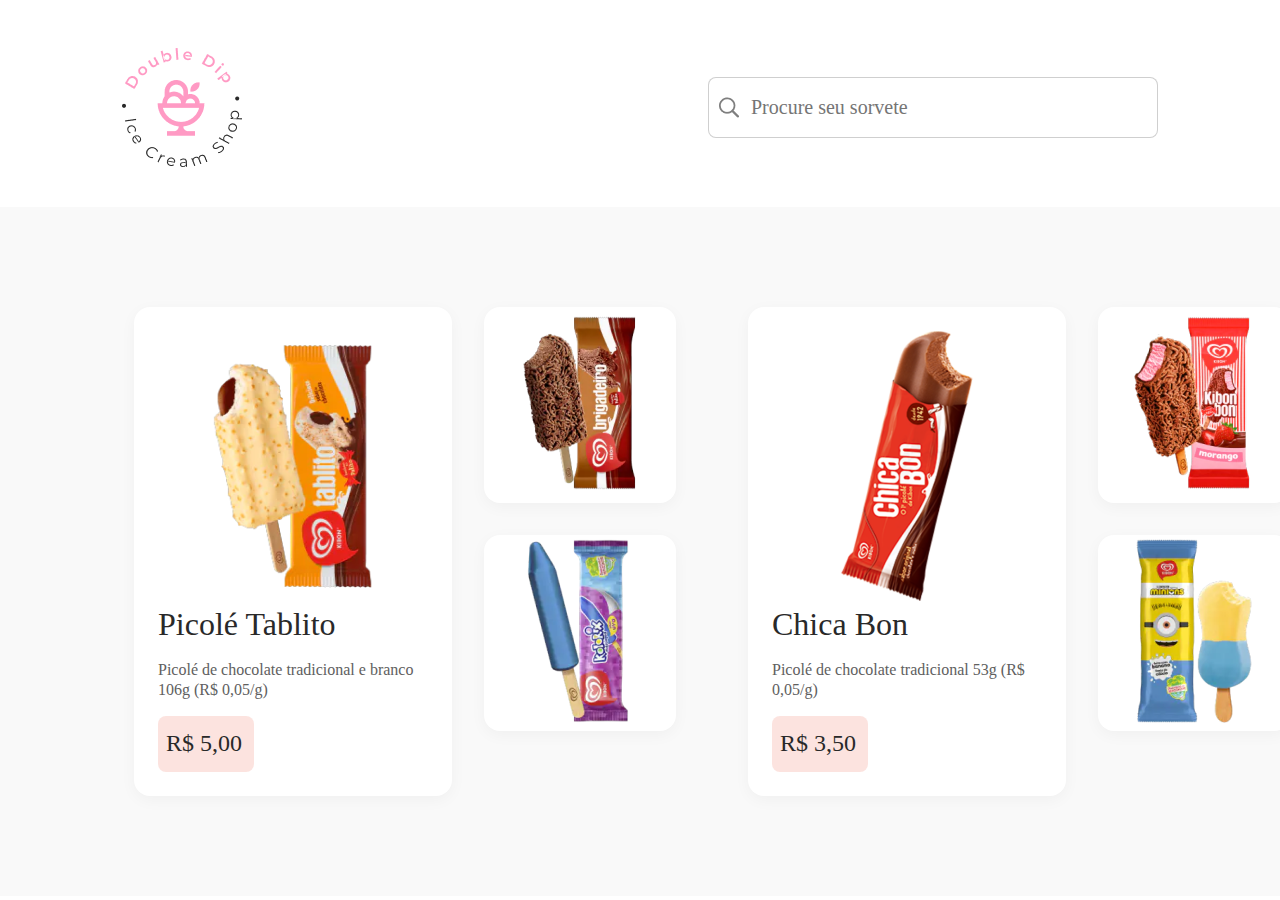
==== 2021.2/citi/sorvetes/index.html @ cdce5c08 "loja de sorvetes" ====
<!DOCTYPE html>
<html lang="pt-br">
  <head>
    <meta charset="UTF-8" />
    <meta http-equiv="X-UA-Compatible" content="IE=edge" />
    <meta name="viewport" content="width=device-width, initial-scale=1.0" />
    <link rel="stylesheet" href="style.css" />
    <title>Loja de sorvetes</title>
  </head>
  <body>
    <div id="header">
      <img src="rsc/Marca.png" alt="Douple Dip - Ice Cream Shop" id="marca" />
      <input type="search" placeholder="Procure seu sorvete" />
    </div>
    <div class="flexbox">
      <div class="trio">
        <div class="picole_grande">
          <img src="rsc/Tablito.png" alt="Picolé Tablito" />
          <text>Picolé Tablito</text>
          <p>Picolé de chocolate tradicional e branco 106g (R$ 0,05/g)</p>
          <div class="price">
            <text>R$ 5,00</text>
          </div>
        </div>
        <div class="duo">
          <div class="picole_pequeno">
            <img src="rsc/Brigadeiro.png" alt="Picolé de Brigadeiro" />
          </div>
          <div class="picole_pequeno">
            <img src="rsc/Kolorix.png" alt="Picolé Kolorix" />
          </div>
        </div>
      </div>
      <div class="trio">
        <div class="picole_grande">
          <img src="rsc/Chicabon.png" alt="Picolé Chica Bon" />
          <text>Chica Bon</text>
          <p>Picolé de chocolate tradicional 53g (R$ 0,05/g)</p>
          <div class="price">
            <text>R$ 3,50</text>
          </div>
        </div>
        <div class="duo">
          <div class="picole_pequeno">
            <img src="rsc/Kibonbon.png" alt="Picolé Kibon Bon" />
          </div>
          <div class="picole_pequeno">
            <img src="rsc/Minions.png" alt="Picolé dos Minions" />
          </div>
        </div>
      </div>
    </div>
    <div id="rodape"></div>
  </body>
</html>
---- 2021.2/citi/sorvetes/style.css ----
* {
    font-family: 'Montserrat';
    font-style: normal;
}

#header {
    padding: 40px 114px;
    max-width:100%;
    display:flex;
    justify-content: space-between;
    align-items: center;
}
input {
    background-color: white;
    font-weight: 400;
    font-size: 20px;
    background-image: url(rsc/Lupa.png);
    background-repeat: no-repeat;
    background-position: 10px center;
    padding: 8px 16px;
    gap: 16px;
    padding-left: 32px;
    border-radius: 7px;
    text-indent: 10px;
    float:right;
    display:flex;
    width: 450px;
    height: 61px;
    border: 0.5px solid rgba(96, 96, 96, 0.3);
    border-radius: 8px;
}

.flexbox {
    display:flex;
    background-color: #f9f9f9;
    margin: 0px -8px -8px -8px;
    padding:80px 114px;
}

.trio {
    margin: 20px;
    display:grid;
    grid-template-columns: repeat(3, 1fr);
    gap:32px;
}

.duo {
    display:flex;
    flex-direction: column;
    gap:32px;
}

.picole_grande {
    background-color: white;
    box-shadow: 0px 4px 16px rgba(0, 0, 0, 0.04);
    border-radius: 16px;
    padding: 24px;
}

.picole_grande text {
    width: 270px;
    height: 39px;
    font-family: 'Montserrat';
    font-style: normal;
    font-weight: 500;
    font-size: 32px;
    line-height: 39px;
    color: #292929;
}

.picole_grande p {
    width: 270px;
    height: 40px;

    font-family: 'Montserrat';
    font-style: normal;
    font-weight: 500;
    font-size: 16px;
    line-height: 20px;

    color: #606060;
}

.price {
    background: rgba(249, 199, 191, 0.5);
    padding:8px;
    border-radius: 8px;
    width: 80px;
    height: 40px;
}

.price text {
    font-weight: 400;
    font-size: 24px;
}

.picole_pequeno {
    background-color: white;
    box-shadow: 0px 4px 16px rgba(0, 0, 0, 0.04);
    border-radius: 16px;
}
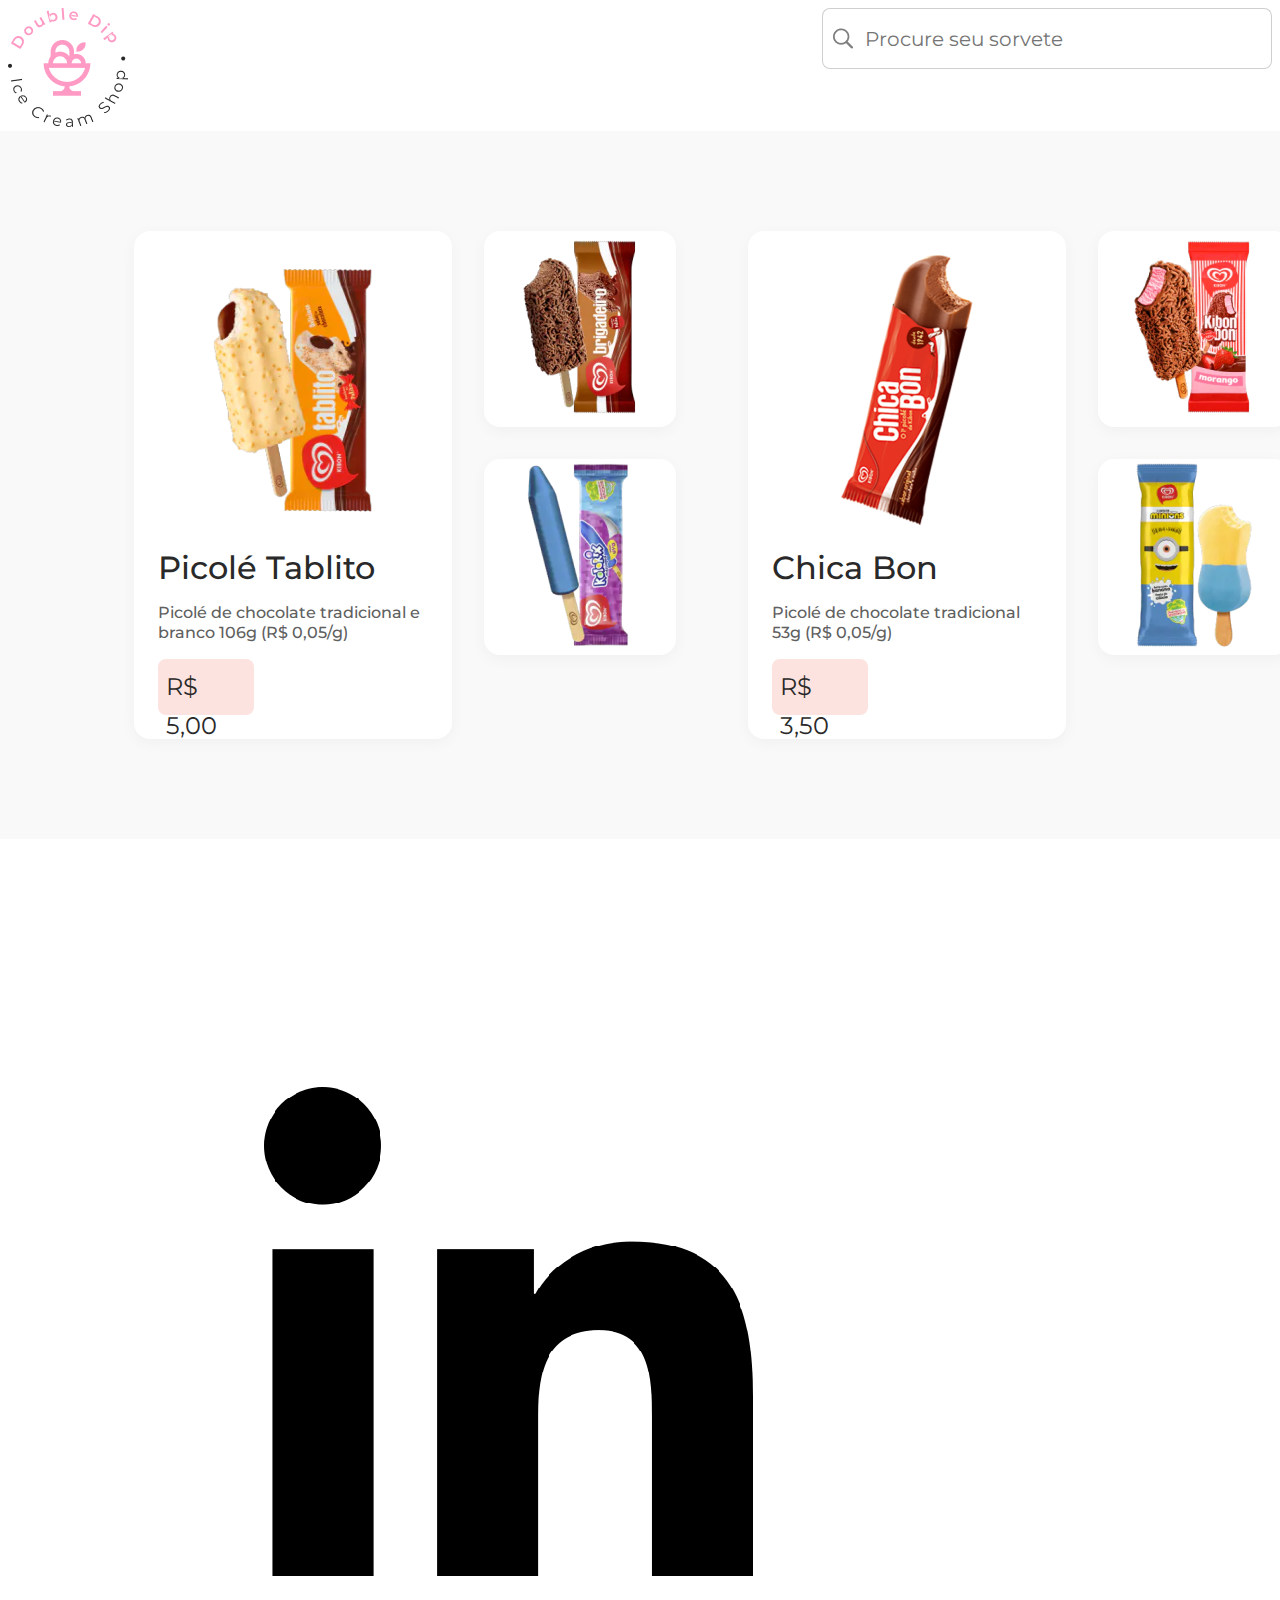
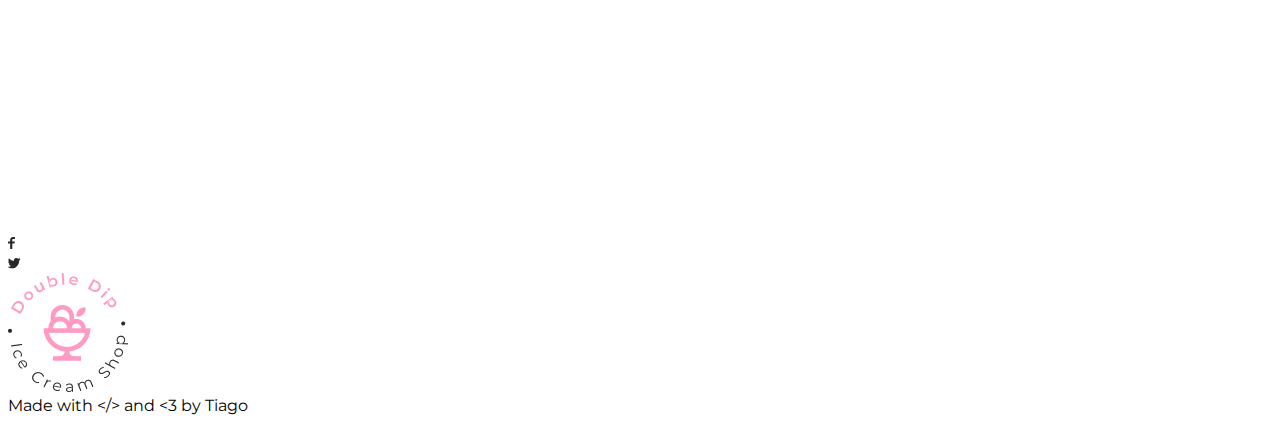
==== commit ca25b397: "" ====
--- a/2021.2/citi/sorvetes/index.html
+++ b/2021.2/citi/sorvetes/index.html
@@ -4,11 +4,26 @@
     <meta charset="UTF-8" />
     <meta http-equiv="X-UA-Compatible" content="IE=edge" />
     <meta name="viewport" content="width=device-width, initial-scale=1.0" />
-    <link rel="stylesheet" href="style.css" />
-    <title>Loja de sorvetes</title>
+    <link
+      rel="stylesheet"
+      media="screen and (min-width: 426px)"
+      href="style.css"
+    />
+    <link
+      rel="stylesheet"
+      media="screen and (max-width: 425px)"
+      href="stylemobile.css"
+    />
+    <link rel="preconnect" href="https://fonts.googleapis.com" />
+    <link rel="preconnect" href="https://fonts.gstatic.com" crossorigin />
+    <link
+      href="https://fonts.googleapis.com/css2?family=Montserrat:wght@400;500&display=swap"
+      rel="stylesheet"
+    />
+    <title>Loja de picolés</title>
   </head>
   <body>
-    <div id="header">
+    <div id="navbar">
       <img src="rsc/Marca.png" alt="Douple Dip - Ice Cream Shop" id="marca" />
       <input type="search" placeholder="Procure seu sorvete" />
     </div>
@@ -16,6 +31,8 @@
       <div class="trio">
         <div class="picole_grande">
           <img src="rsc/Tablito.png" alt="Picolé Tablito" />
+          <br />
+          <br />
           <text>Picolé Tablito</text>
           <p>Picolé de chocolate tradicional e branco 106g (R$ 0,05/g)</p>
           <div class="price">
@@ -32,8 +49,10 @@
         </div>
       </div>
       <div class="trio">
-        <div class="picole_grande">
+        <div class="picole_grande" id="chicabon">
           <img src="rsc/Chicabon.png" alt="Picolé Chica Bon" />
+          <br />
+          <br />
           <text>Chica Bon</text>
           <p>Picolé de chocolate tradicional 53g (R$ 0,05/g)</p>
           <div class="price">
@@ -50,6 +69,30 @@
         </div>
       </div>
     </div>
-    <div id="rodape"></div>
+    <div id="rodape">
+      <div class="redes">
+        <div>
+          <div id="linkedin">
+            <a href="https://br.linkedin.com" target="blank"
+              ><img id="in" src="rsc/iclinkedin.PNG" alt="Linkedin"
+            /></a>
+          </div>
+        </div>
+        <div>
+          <a href="https://www.facebook.com" target="blank"
+            ><img id="facebook" src="rsc/icface.svg" alt="Facebook" />
+          </a>
+        </div>
+        <div>
+          <a href="https://www.twitter.com" target="blank"
+            ><img src="rsc/ictwitter.svg" alt="Twitter" id="twitter" />
+          </a>
+        </div>
+      </div>
+      <img src="rsc/Marca.png" alt="Marca" id="marca2" />
+      <div id="text">
+        <text>Made with <</text><text>/> and <3 by Tiago </text>
+      </div>
+    </div>
   </body>
 </html>
--- a/2021.2/citi/sorvetes/style.css
+++ b/2021.2/citi/sorvetes/style.css
@@ -3,7 +3,7 @@
     font-style: normal;
 }
 
-#header {
+header {
     padding: 40px 114px;
     max-width:100%;
     display:flex;
--- a/2021.2/citi/sorvetes/stylemobile.css
+++ b/2021.2/citi/sorvetes/stylemobile.css
@@ -0,0 +1,190 @@
+* {
+    font-family: 'Montserrat';
+    font-style: normal;
+}
+
+body {
+    background-color: #f9f9f9;
+}
+
+#navbar {
+    height: 129.42px;
+    padding: 5px 32px 5px 20px;
+    max-width:100%;
+    display:flex;
+    justify-content: space-between;
+    align-items: center;
+    position: fixed;
+    left: 0%;
+    right: 0%;
+    top: 0px;
+    background: rgba(255, 255, 255, 0.6);
+    box-shadow: 0px 4px 16px rgba(0, 0, 0, 0.04);
+    border-radius: 0px;
+}
+
+#navbar img {
+    width: 70px;
+    height: 69.42px;
+}
+
+
+input {
+    background-color: white;
+    font-weight: 400;
+    font-size: 20px;
+    background-image: url(rsc/Lupa.png);
+    background-repeat: no-repeat;
+    background-position: center;
+    background-size: 13px;
+    gap: 16px;
+    padding-left: 32px;
+    border-radius: 7px;
+    width: 40px;
+    height: 40px;
+    border: 0.334358px solid rgba(96, 96, 96, 0.3);
+    border-radius: 8px;
+}
+
+.flexbox {
+    display:grid;
+    gap:18px;
+    padding-top:90px;
+    margin-top:80px;
+    padding-bottom:38px;
+}
+
+.trio {
+    display:grid;
+    grid-template-columns: repeat(3, 1fr);
+    gap:18px;
+}
+
+.duo {
+    display:flex;
+    flex-direction: column;
+    gap:17.69px;
+}
+
+.picole_grande {
+    background-color: white;
+    box-shadow: 0px 4px 16px rgba(0, 0, 0, 0.04);
+    border-radius: 16px;
+    padding: 24px;
+}
+
+#chicabon {
+    order:1;
+}
+
+.picole_grande text {
+    width: 149.19px;
+    height: 22px;
+    display:block;
+    font-weight: 500;
+    font-size: 17.6814px;
+    line-height: 22px;
+    color: #292929;
+}
+
+.picole_grande p {
+    width: 149.19px;
+    height: 22px;
+    font-weight: 500;
+    font-size: 8.84068px;
+    line-height: 11px;
+    color: #606060;    
+}
+
+.picole_grande img {
+    width:149.19px;
+}
+
+.price {
+    background: rgba(249, 199, 191, 0.5);
+    border-radius:  4.42034px;
+    padding: 4.42034px;
+    gap: 5.53px;
+    width: 56.84px;
+    height: 24.84px;
+}
+
+.price text {
+    text-align:center;
+    width: 48px;
+    height: 16px;
+    font-weight: 400;
+    font-size: 13px;
+    line-height:23px;
+    padding-left: 5px;
+}
+
+.picole_pequeno {
+    background-color: white;
+    box-shadow: 0px 4px 16px rgba(0, 0, 0, 0.04);
+    border-radius: 16px;
+    width:132px;
+    height:132px;
+    padding-left:20px;
+    padding-top:20px;
+}
+
+.picole_pequeno img {
+    width:106.09px;
+}
+
+#rodape {
+    max-width:100%;
+    background-color: #F2F2F2;
+    display:flex;
+    flex-direction: column;
+    justify-content:space-between;
+    align-items: center;
+    padding:60px 114px;
+    gap:24px;
+    margin-left:-8px;
+    margin-right:-10px;
+    margin-bottom:-10px;
+}
+
+#marca2 {
+    width: 0px;
+    visibility:hidden;
+}
+
+.redes {
+    display:flex;
+    gap:30px;
+}
+
+#in {
+    filter:contrast(0.7);
+    padding:13px;
+    width:30px;
+    height:30px;
+    border-radius: 50%;
+    border: 0.5px solid rgba(96, 96, 96, 0.3);
+}
+
+#twitter {
+    padding:19px;
+    width:21px;
+    height:19px;
+    border-radius: 50%;
+    border: 0.5px solid rgba(96, 96, 96, 0.3);
+}
+
+#facebook {
+    padding: 18px 21px;
+    width:16px;
+    height:20px;
+    border-radius: 50%;
+    border: 0.5px solid rgba(96, 96, 96, 0.3);
+}
+
+#text {
+    font-weight: 400;
+    font-size: 12px;
+    width:217px;
+    text-indent: 15px;
+}